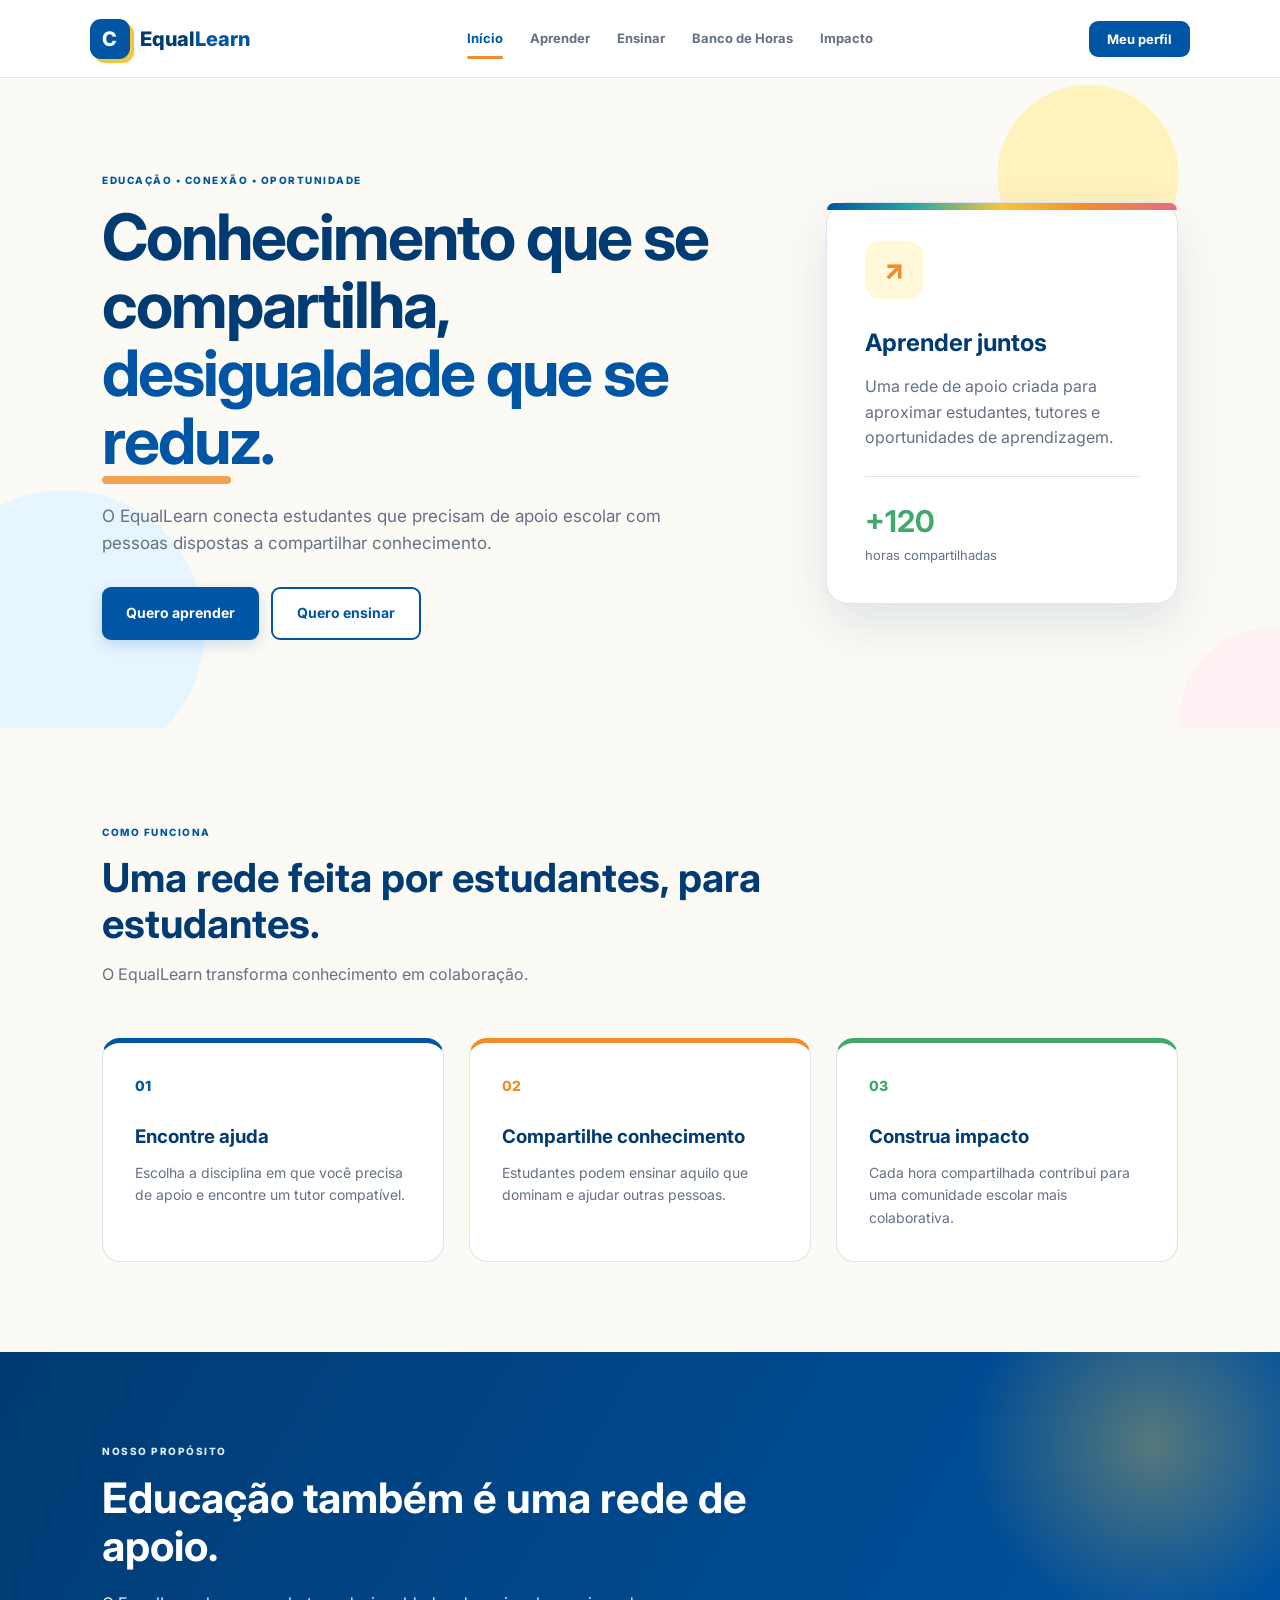
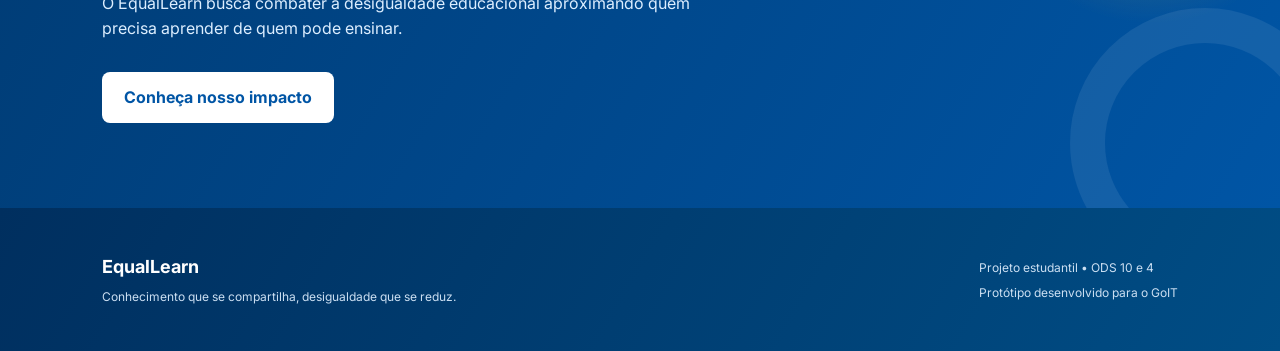
==== index.html @ df3ce031 "Commit Inicial" ====
<!DOCTYPE html>
<html lang="pt-BR">
<head>
    <meta charset="UTF-8">
    <meta name="viewport" content="width=device-width, initial-scale=1.0">

    <title>EqualLearn | Conhecimento que transforma</title>

    <link rel="stylesheet" href="css/style.css">
</head>

<body>

<header class="header">

    <a href="index.html" class="logo">
        <span class="logo-icon">C</span>
        <span>Equal<span>Learn</span></span>
    </a>

    <nav class="navbar">
        <a href="index.html" class="active">Início</a>
        <a href="aprender.html">Aprender</a>
        <a href="ensinar.html">Ensinar</a>
        <a href="banco-horas.html">Banco de Horas</a>
        <a href="impacto.html">Impacto</a>
    </nav>

    <div class="header-actions">
        <a href="perfil.html" class="profile-button">Meu perfil</a>
    </div>

</header>


<main>

    <section class="hero">

        <div class="hero-content">

            <span class="tag">
                EDUCAÇÃO • CONEXÃO • OPORTUNIDADE
            </span>

            <h1>
                Conhecimento que se compartilha,
                <span>desigualdade que se reduz.</span>
            </h1>

            <p>
                O EqualLearn conecta estudantes que precisam de apoio
                escolar com pessoas dispostas a compartilhar conhecimento.
            </p>

            <div class="hero-buttons">

                <a href="aprender.html" class="btn-primary">
                    Quero aprender
                </a>

                <a href="ensinar.html" class="btn-secondary">
                    Quero ensinar
                </a>

            </div>

        </div>

        <div class="hero-card">

            <div class="connection-icon">
                ↗
            </div>

            <h3>Aprender juntos</h3>

            <p>
                Uma rede de apoio criada para aproximar estudantes,
                tutores e oportunidades de aprendizagem.
            </p>

            <div class="mini-stat">
                <strong>+120</strong>
                <span>horas compartilhadas</span>
            </div>

        </div>

    </section>


    <section class="section">

        <div class="section-title">

            <span class="tag">COMO FUNCIONA</span>

            <h2>
                Uma rede feita por estudantes,
                para estudantes.
            </h2>

            <p>
                O EqualLearn transforma conhecimento em colaboração.
            </p>

        </div>


        <div class="steps">

            <div class="step-card">

                <div class="step-number">01</div>

                <h3>Encontre ajuda</h3>

                <p>
                    Escolha a disciplina em que você precisa
                    de apoio e encontre um tutor compatível.
                </p>

            </div>


            <div class="step-card">

                <div class="step-number">02</div>

                <h3>Compartilhe conhecimento</h3>

                <p>
                    Estudantes podem ensinar aquilo que dominam
                    e ajudar outras pessoas.
                </p>

            </div>


            <div class="step-card">

                <div class="step-number">03</div>

                <h3>Construa impacto</h3>

                <p>
                    Cada hora compartilhada contribui para uma
                    comunidade escolar mais colaborativa.
                </p>

            </div>

        </div>

    </section>


    <section class="blue-section">

        <div>

            <span class="tag light">
                NOSSO PROPÓSITO
            </span>

            <h2>
                Educação também é uma rede de apoio.
            </h2>

            <p>
                O EqualLearn busca combater a desigualdade educacional
                aproximando quem precisa aprender de quem pode ensinar.
            </p>

            <a href="impacto.html" class="btn-white">
                Conheça nosso impacto
            </a>

        </div>

    </section>

</main>


<footer class="footer">

    <div>
        <strong>EqualLearn</strong>
        <p>
            Conhecimento que se compartilha,
            desigualdade que se reduz.
        </p>
    </div>

    <div>
        <p>Projeto estudantil • ODS 10 e 4</p>
        <p>Protótipo desenvolvido para o GoIT</p>
    </div>

</footer>


<script src="js/script.js"></script>

</body>
</html>
---- css/style.css ----
@import url('https://fonts.googleapis.com/css2?family=Inter:wght@400;500;600;700;800&display=swap');


/* =====================================================
   EqualLearn
   IDENTIDADE VISUAL
   Inspirada na linguagem visual Marista
===================================================== */

:root {

    /* CORES PRINCIPAIS */

    --blue: #0055a5;
    --dark-blue: #003b73;
    --blue-light: #a2c0df;
    --background-blue: #3875b3;
    /* CORES SECUNDÁRIAS */

    --orange: #f28c28;
    --orange-light: #fff0df;

    --yellow: #f5c542;
    --yellow-light: #fff8d9;

    --pink: #e56b8a;
    --pink-light: #fff0f4;

    --green: #43a86b;
    --green-light: #eaf8ef;

    --turquoise: #28a9a1;
    --turquoise-light: #e5f8f6;

    --purple: #7966c8;
    --purple-light: #f0edff;

    /* NEUTROS */

    --white: #ffffff;
    --cream: #fcfaf5;
    --light-gray: #f4f7fa;
    --gray: #667085;
    --dark: #17202a;
    --border: #dce5ee;

    --radius: 18px;

}


/* =====================================================
   RESET
===================================================== */

* {

    margin: 0;

    padding: 0;

    box-sizing: border-box;

}


html {

    scroll-behavior: smooth;

}


body {

    font-family: 'Inter', sans-serif;

    
    background: var(--background-blue);

    color: var(--dark);

    line-height: 1.6;

}


a {

    text-decoration: none;

    color: inherit;

}


button,
input,
select,
textarea {

    font-family: inherit;

}


/* =====================================================
   HEADER
===================================================== */

.header {

    height: 78px;

    padding: 0 7%;

    display: flex;

    align-items: center;

    justify-content: space-between;

    background: var(--white);

    border-bottom: 1px solid var(--border);

    position: sticky;

    top: 0;

    z-index: 100;

}


/* LOGO */

.logo {

    display: flex;

    align-items: center;

    gap: 10px;

    font-size: 20px;

    font-weight: 800;

    color: var(--dark-blue);

}


.logo span span {

    color: var(--blue);

}


.logo-icon {

    width: 40px;

    height: 40px;

    display: flex;

    align-items: center;

    justify-content: center;

    border-radius: 11px;

    background: var(--blue);

    color: white;

    font-weight: 800;

    box-shadow: 4px 4px 0 var(--yellow);

}


/* MENU */

.navbar {

    display: flex;

    align-items: center;

    gap: 27px;

}


.navbar a {

    font-size: 13px;

    font-weight: 700;

    color: var(--gray);

    transition: .2s;

    position: relative;

}


.navbar a:hover {

    color: var(--blue);

}


.navbar a.active {

    color: var(--blue);

}


.navbar a.active::after {

    content: "";

    position: absolute;

    left: 0;

    right: 0;

    bottom: -10px;

    height: 3px;

    border-radius: 5px;

    background: var(--orange);

}


/* PERFIL */

.profile-button {

    background: var(--blue);

    color: white;

    padding: 10px 18px;

    border-radius: 9px;

    font-size: 13px;

    font-weight: 700;

    transition: .2s;

}


.profile-button:hover {

    background: var(--dark-blue);

    transform: translateY(-2px);

}


/* =====================================================
   BOTÕES
===================================================== */

.btn-primary {

    display: inline-flex;

    justify-content: center;

    align-items: center;

    background: var(--blue);

    color: white;

    border: none;

    padding: 14px 24px;

    border-radius: 9px;

    font-size: 14px;

    font-weight: 700;

    cursor: pointer;

    transition: .2s;

    box-shadow: 0 5px 15px rgba(0, 85, 165, .18);

}


.btn-primary:hover {

    background: var(--dark-blue);

    transform: translateY(-2px);

}


.btn-secondary {

    display: inline-flex;

    justify-content: center;

    align-items: center;

    padding: 13px 24px;

    border: 2px solid var(--blue);

    border-radius: 9px;

    font-size: 14px;

    font-weight: 700;

    color: var(--blue);

    background: white;

    transition: .2s;

}


.btn-secondary:hover {

    background: var(--blue-light);

}


.btn-outline {

    border: 2px solid var(--blue);

    background: white;

    color: var(--blue);

    padding: 13px;

    border-radius: 9px;

    font-weight: 700;

    cursor: pointer;

}


.btn-white {

    display: inline-block;

    background: white;

    color: var(--blue);

    padding: 13px 22px;

    border-radius: 8px;

    font-weight: 700;

}


.small {

    padding: 9px 14px;

    font-size: 12px;

}


.full {

    width: 100%;

}


/* =====================================================
   TAGS
===================================================== */

.tag {

    display: inline-block;

    font-size: 10px;

    font-weight: 800;

    letter-spacing: 1.5px;

    color: var(--blue);

    margin-bottom: 15px;

}


.tag.light {

    color: #dceeff;

}


/* =====================================================
   HERO
===================================================== */

.hero {

    min-height: 650px;

    padding: 80px 8%;

    display: grid;

    grid-template-columns: 1.3fr .7fr;

    align-items: center;

    gap: 70px;

    position: relative;

    overflow: hidden;

    background:

        radial-gradient(
            circle at 85% 15%,
            #fff2bd 0,
            #fff2bd 90px,
            transparent 91px
        ),

        radial-gradient(
            circle at 5% 85%,
            #e7f5ff 0,
            #e7f5ff 140px,
            transparent 141px
        ),

        var(--cream);

}


/* detalhes coloridos */

.hero::before {

    content: "";

    position: absolute;

    width: 180px;

    height: 180px;

    border-radius: 50%;

    background: var(--pink-light);

    right: -80px;

    bottom: -80px;

}


.hero-content {

    position: relative;

    z-index: 2;

}


.hero-content h1 {

    max-width: 760px;

    font-size: clamp(40px, 5vw, 66px);

    line-height: 1.06;

    letter-spacing: -2px;

    color: var(--dark-blue);

}


.hero-content h1 span {

    color: var(--blue);

    position: relative;

}


/* detalhe laranja */

.hero-content h1 span::after {

    content: "";

    position: absolute;

    height: 8px;

    background: var(--orange);

    border-radius: 10px;

    left: 0;

    right: 25%;

    bottom: -5px;

    opacity: .8;

}


.hero-content p {

    max-width: 620px;

    margin: 28px 0 30px;

    color: var(--gray);

    font-size: 17px;

}


.hero-buttons {

    display: flex;

    gap: 12px;

}


/* CARD HERO */

.hero-card {

    background: white;

    padding: 38px;

    border-radius: 22px;

    box-shadow:
        0 20px 50px rgba(0, 64, 120, .12);

    border: 1px solid var(--border);

    position: relative;

}


/* barra colorida */

.hero-card::before {

    content: "";

    position: absolute;

    top: 0;

    left: 0;

    right: 0;

    height: 7px;

    border-radius: 22px 22px 0 0;

    background:
        linear-gradient(
            90deg,
            var(--blue),
            var(--turquoise),
            var(--yellow),
            var(--orange),
            var(--pink)
        );

}


.connection-icon {

    width: 58px;

    height: 58px;

    display: flex;

    align-items: center;

    justify-content: center;

    border-radius: 15px;

    background: var(--yellow-light);

    color: var(--orange);

    font-size: 28px;

    font-weight: 800;

    margin-bottom: 25px;

}


.hero-card h3 {

    font-size: 24px;

    color: var(--dark-blue);

}


.hero-card p {

    color: var(--gray);

    margin: 12px 0 25px;

}


.mini-stat {

    border-top: 1px solid var(--border);

    padding-top: 20px;

    display: flex;

    flex-direction: column;

}


.mini-stat strong {

    color: var(--green);

    font-size: 30px;

}


.mini-stat span {

    color: var(--gray);

    font-size: 13px;

}


/* =====================================================
   SEÇÕES
===================================================== */

.section {

    padding: 90px 8%;

    background: var(--white);

}


.section:nth-child(even) {

    background: var(--cream);

}


.section-title {

    max-width: 700px;

    margin-bottom: 50px;

}


.section-title h2 {

    font-size: 40px;

    line-height: 1.15;

    color: var(--dark-blue);

}


.section-title p {

    color: var(--gray);

    margin-top: 15px;

}


/* =====================================================
   STEPS
===================================================== */

.steps {

    display: grid;

    grid-template-columns: repeat(3, 1fr);

    gap: 25px;

}


.step-card {

    padding: 32px;

    border: 1px solid var(--border);

    border-radius: var(--radius);

    background: white;

    position: relative;

    overflow: hidden;

    transition: .25s;

}


/* cada card ganha uma cor */

.step-card:nth-child(1) {

    border-top: 5px solid var(--blue);

}


.step-card:nth-child(2) {

    border-top: 5px solid var(--orange);

}


.step-card:nth-child(3) {

    border-top: 5px solid var(--green);

}


.step-card:hover {

    transform: translateY(-6px);

    box-shadow:
        0 15px 35px rgba(0, 60, 120, .08);

}


.step-number {

    color: var(--blue);

    font-size: 14px;

    font-weight: 800;

    margin-bottom: 25px;

}


.step-card:nth-child(2) .step-number {

    color: var(--orange);

}


.step-card:nth-child(3) .step-number {

    color: var(--green);

}


.step-card h3 {

    color: var(--dark-blue);

    margin-bottom: 10px;

}


.step-card p {

    color: var(--gray);

    font-size: 14px;

}


/* =====================================================
   BLUE SECTION
===================================================== */

.blue-section {

    padding: 85px 8%;

    background:

        radial-gradient(
            circle at 90% 20%,
            rgba(245,197,66,.35),
            transparent 180px
        ),

        linear-gradient(
            120deg,
            var(--dark-blue),
            var(--blue)
        );

    color: white;

    position: relative;

    overflow: hidden;

}


.blue-section::after {

    content: "";

    position: absolute;

    width: 200px;

    height: 200px;

    border: 35px solid rgba(255,255,255,.08);

    border-radius: 50%;

    right: -60px;

    bottom: -70px;

}


.blue-section h2 {

    max-width: 650px;

    font-size: 42px;

    line-height: 1.15;

}


.blue-section p {

    max-width: 600px;

    margin: 20px 0 30px;

    color: #dceeff;

}


/* =====================================================
   CABEÇALHO DAS PÁGINAS
===================================================== */

.page-header {

    padding: 85px 8% 65px;

    position: relative;

    overflow: hidden;

    background:

        linear-gradient(
            120deg,
            #eaf4ff 0%,
            #fff8df 55%,
            #fff0f4 100%
        );

    border-bottom: 1px solid var(--border);

}


/* formas coloridas */

.page-header::after {

    content: "";

    position: absolute;

    width: 220px;

    height: 220px;

    border-radius: 50%;

    background: rgba(40,169,161,.15);

    right: -70px;

    top: -80px;

}


.page-header h1 {

    max-width: 800px;

    font-size: clamp(36px, 5vw, 58px);

    line-height: 1.1;

    color: var(--dark-blue);

    position: relative;

    z-index: 2;

}


.page-header p {

    max-width: 650px;

    margin-top: 18px;

    color: var(--gray);

    font-size: 16px;

    position: relative;

    z-index: 2;

}


/* =====================================================
   APRENDER
===================================================== */

.filter-area {

    display: flex;

    gap: 20px;

    margin-bottom: 40px;

}


.filter-area > div {

    min-width: 220px;

}


label {

    display: block;

    font-size: 13px;

    font-weight: 700;

    margin-bottom: 8px;

    color: var(--dark-blue);

}


input,
select,
textarea {

    width: 100%;

    border: 1px solid var(--border);

    border-radius: 9px;

    padding: 13px 14px;

    outline: none;

    background: white;

    color: var(--dark);

}


input:focus,
select:focus,
textarea:focus {

    border-color: var(--blue);

    box-shadow:
        0 0 0 3px rgba(0,85,165,.08);

}


.tutor-grid {

    display: grid;

    grid-template-columns: repeat(3, 1fr);

    gap: 22px;

}


.tutor-card {

    border: 1px solid var(--border);

    border-radius: var(--radius);

    padding: 25px;

    display: flex;

    gap: 18px;

    background: white;

    position: relative;

    overflow: hidden;

    transition: .25s;

}


/* detalhe lateral */

.tutor-card::before {

    content: "";

    position: absolute;

    width: 5px;

    left: 0;

    top: 0;

    bottom: 0;

    background: var(--turquoise);

}


.tutor-card:nth-child(2)::before {

    background: var(--pink);

}


.tutor-card:nth-child(3)::before {

    background: var(--yellow);

}


.tutor-card:hover {

    transform: translateY(-5px);

    box-shadow:
        0 15px 30px rgba(0,60,120,.08);

}


.avatar {

    width: 52px;

    height: 52px;

    min-width: 52px;

    border-radius: 50%;

    background: var(--blue-light);

    color: var(--blue);

    display: flex;

    align-items: center;

    justify-content: center;

    font-weight: 800;

}


.tutor-card:nth-child(2) .avatar {

    background: var(--pink-light);

    color: var(--pink);

}


.tutor-card:nth-child(3) .avatar {

    background: var(--yellow-light);

    color: #b48600;

}


.tutor-info h3 {

    color: var(--dark-blue);

}


.tutor-type {

    display: block;

    color: var(--gray);

    font-size: 11px;

    margin: 3px 0 12px;

}


.tutor-info p {

    font-size: 13px;

    color: var(--gray);

    margin-bottom: 10px;

}


.availability {

    display: block;

    color: var(--green);

    font-size: 11px;

    margin-bottom: 15px;

}


/* =====================================================
   FORMULÁRIO
===================================================== */

.form-section {

    padding: 70px 8%;

    background:

        linear-gradient(
            135deg,
            #f0f8ff,
            #fff9e5,
            #fff2f5
        );

}


.form-card {

    max-width: 800px;

    margin: auto;

    background: white;

    border: 1px solid var(--border);

    border-radius: 20px;

    padding: 45px;

    box-shadow:
        0 15px 40px rgba(0,50,100,.07);

}


.form-title {

    margin-bottom: 35px;

    padding-bottom: 20px;

    border-bottom: 1px solid var(--border);

}


.form-title h2 {

    color: var(--dark-blue);

    font-size: 30px;

}


.form-title p {

    color: var(--gray);

}


.form-card form {

    display: flex;

    flex-direction: column;

    gap: 10px;

}


.form-grid {

    display: grid;

    grid-template-columns: 1fr 1fr;

    gap: 20px;

    margin-bottom: 10px;

}


.radio-group {

    display: grid;

    grid-template-columns: 1fr 1fr;

    gap: 15px;

    margin-bottom: 12px;

}


.radio-card {

    border: 2px solid var(--border);

    border-radius: 10px;

    padding: 15px;

    display: flex;

    gap: 10px;

    cursor: pointer;

    transition: .2s;

}


.radio-card:hover {

    border-color: var(--blue);

    background: var(--blue-light);

}


.radio-card input {

    width: auto;

}


.radio-card span {

    display: flex;

    flex-direction: column;

}


.radio-card small {

    color: var(--gray);

    font-weight: 400;

}


/* =====================================================
   BANCO DE HORAS
===================================================== */

.hours-section {

    padding: 80px 8%;

    display: grid;

    grid-template-columns: .7fr 1.3fr;

    gap: 70px;

    background: var(--cream);

}


.hours-card {

    background:

        linear-gradient(
            145deg,
            var(--blue),
            var(--turquoise)
        );

    color: white;

    border-radius: 20px;

    padding: 45px;

    height: fit-content;

    position: relative;

    overflow: hidden;

}


.hours-card::after {

    content: "";

    position: absolute;

    width: 150px;

    height: 150px;

    border: 25px solid rgba(255,255,255,.1);

    border-radius: 50%;

    right: -40px;

    bottom: -50px;

}


.hours-card span {

    font-size: 12px;

    letter-spacing: 1px;

}


.hours-card strong {

    display: block;

    font-size: 75px;

    line-height: 1;

    margin: 20px 0;

}


.hours-card p {

    color: #dceeff;

}


.hours-info h2 {

    font-size: 32px;

    color: var(--dark-blue);

}


.hours-info > p {

    color: var(--gray);

    margin: 12px 0 30px;

}


.hour-step {

    display: flex;

    gap: 18px;

    margin-bottom: 22px;

}


.hour-step > span {

    width: 38px;

    height: 38px;

    min-width: 38px;

    border-radius: 50%;

    display: flex;

    justify-content: center;

    align-items: center;

    background: var(--yellow-light);

    color: #a27b00;

    font-size: 12px;

    font-weight: 800;

}


.hour-step:nth-child(2) > span {

    background: var(--blue-light);

    color: var(--blue);

}


.hour-step:nth-child(3) > span {

    background: var(--pink-light);

    color: var(--pink);

}


.hour-step:nth-child(4) > span {

    background: var(--green-light);

    color: var(--green);

}


.hour-step strong {

    color: var(--dark-blue);

}


.hour-step p {

    color: var(--gray);

    font-size: 13px;

}


.certificate-preview {

    padding: 80px 8%;

    background:

        linear-gradient(
            120deg,
            var(--yellow-light),
            var(--pink-light)
        );

}


.certificate-preview h2 {

    max-width: 700px;

    color: var(--dark-blue);

    font-size: 38px;

}


.certificate-preview p {

    max-width: 600px;

    color: var(--gray);

    margin: 15px 0 25px;

}


/* =====================================================
   CERTIFICADO
===================================================== */

.certificate-area {

    padding: 70px 8%;

    display: flex;

    flex-direction: column;

    align-items: center;

    gap: 30px;

    background:

        radial-gradient(
            circle at 15% 20%,
            #fff1b8,
            transparent 180px
        ),

        radial-gradient(
            circle at 90% 80%,
            #f8dce5,
            transparent 180px
        ),

        var(--light-gray);

}


.certificate {

    width: min(900px, 100%);

    padding: 15px;

    background: white;

    box-shadow:
        0 20px 50px rgba(0,0,0,.08);

}


.certificate-border {

    border: 8px double var(--blue);

    padding: 60px;

    text-align: center;

    position: relative;

}


/* topo colorido */

.certificate-border::before {

    content: "";

    position: absolute;

    top: 0;

    left: 0;

    right: 0;

    height: 9px;

    background:
        linear-gradient(
            90deg,
            var(--blue),
            var(--turquoise),
            var(--yellow),
            var(--orange),
            var(--pink),
            var(--purple)
        );

}


.certificate-logo {

    width: 55px;

    height: 55px;

    margin: auto;

    display: flex;

    justify-content: center;

    align-items: center;

    background: var(--blue);

    color: white;

    border-radius: 10px;

    font-size: 25px;

    font-weight: 800;

}


.certificate-label {

    display: block;

    margin-top: 10px;

    letter-spacing: 3px;

    font-size: 12px;

    font-weight: 800;

    color: var(--blue);

}


.certificate h1 {

    font-size: 48px;

    color: var(--dark-blue);

    margin-top: 35px;

    letter-spacing: 4px;

}


.certificate h3 {

    color: var(--orange);

    letter-spacing: 2px;

    font-size: 13px;

}


.certificate-text {

    max-width: 650px;

    margin: 30px auto 10px;

    color: var(--gray);

}


.certificate h2 {

    font-family: Georgia, serif;

    font-size: 32px;

    color: var(--dark-blue);

}


.certificate-hours {

    margin: 25px auto;

    display: flex;

    flex-direction: column;

}


.certificate-hours strong {

    font-size: 25px;

    color: var(--green);

}


.certificate-hours span {

    color: var(--gray);

    font-size: 12px;

}


.certificate-footer {

    margin-top: 50px;

    display: flex;

    justify-content: space-around;

    gap: 50px;

}


.certificate-footer > div {

    display: flex;

    flex-direction: column;

}


.signature {

    font-family: cursive;

    font-size: 20px;

    border-bottom: 1px solid var(--dark);

    padding: 0 30px 5px;

}


.certificate-footer span {

    font-size: 10px;

    color: var(--gray);

    margin-top: 5px;

}


.certificate-note {

    margin-top: 35px;

    padding-top: 15px;

    border-top: 1px solid var(--border);

    color: #98a2b3;

    font-size: 9px;

}


/* =====================================================
   IMPACTO
===================================================== */

.impact-metrics {

    padding: 70px 8%;

    display: grid;

    grid-template-columns: repeat(4, 1fr);

    gap: 20px;

    background: var(--white);

}


.metric-card {

    border: 1px solid var(--border);

    padding: 30px;

    border-radius: var(--radius);

    position: relative;

    overflow: hidden;

}


.metric-card:nth-child(1) {

    border-top: 5px solid var(--blue);

}


.metric-card:nth-child(2) {

    border-top: 5px solid var(--orange);

}


.metric-card:nth-child(3) {

    border-top: 5px solid var(--green);

}


.metric-card:nth-child(4) {

    border-top: 5px solid var(--purple);

}


.metric-card strong {

    display: block;

    font-size: 42px;

    color: var(--blue);

}


.metric-card:nth-child(2) strong {

    color: var(--orange);

}


.metric-card:nth-child(3) strong {

    color: var(--green);

}


.metric-card:nth-child(4) strong {

    color: var(--purple);

}


.metric-card span {

    color: var(--gray);

    font-size: 13px;

}


.impact-grid {

    display: grid;

    grid-template-columns: repeat(3, 1fr);

    gap: 22px;

}


.impact-card {

    padding: 30px;

    border: 1px solid var(--border);

    border-radius: var(--radius);

    background: white;

}


.impact-card:nth-child(1) {

    background: var(--blue-light);

}


.impact-card:nth-child(2) {

    background: var(--orange-light);

}


.impact-card:nth-child(3) {

    background: var(--green-light);

}


.impact-icon {

    width: 45px;

    height: 45px;

    display: flex;

    justify-content: center;

    align-items: center;

    background: white;

    color: var(--blue);

    border-radius: 10px;

    margin-bottom: 20px;

    font-weight: 800;

}


.impact-card:nth-child(2) .impact-icon {

    color: var(--orange);

}


.impact-card:nth-child(3) .impact-icon {

    color: var(--green);

}


.impact-card h3 {

    color: var(--dark-blue);

}


.impact-card p {

    color: var(--gray);

    font-size: 14px;

    margin-top: 10px;

}


.testimonial-section {

    margin: 0 8% 80px;

    padding: 60px;

    background:

        linear-gradient(
            135deg,
            var(--blue),
            var(--purple)
        );

    color: white;

    text-align: center;

    border-radius: 20px;

}


.testimonial-section blockquote {

    max-width: 750px;

    margin: auto;

    font-size: 26px;

    line-height: 1.4;

}


.testimonial-section p {

    margin-top: 20px;

    color: #e9e3ff;

}


/* =====================================================
   PERFIL
===================================================== */

.profile-header {

    padding: 70px 8%;

    background:

        linear-gradient(
            120deg,
            var(--blue-light),
            var(--yellow-light),
            var(--pink-light)
        );

    display: flex;

    align-items: center;

    gap: 25px;

}


.profile-avatar {

    width: 90px;

    height: 90px;

    border-radius: 50%;

    display: flex;

    align-items: center;

    justify-content: center;

    background: var(--blue);

    color: white;

    font-size: 25px;

    font-weight: 800;

    box-shadow:
        6px 6px 0 var(--yellow);

}


.profile-header h1 {

    color: var(--dark-blue);

    font-size: 38px;

}


.profile-header p {

    color: var(--gray);

}


.profile-grid {

    padding: 70px 8%;

    display: grid;

    grid-template-columns: 1fr 320px;

    gap: 25px;

    background: var(--cream);

}


.profile-main {

    display: flex;

    flex-direction: column;

    gap: 25px;

}


.content-card {

    border: 1px solid var(--border);

    border-radius: var(--radius);

    padding: 30px;

    background: white;

}


.content-card h2,
.content-card h3 {

    color: var(--dark-blue);

}


.profile-stats {

    margin-top: 25px;

    display: grid;

    grid-template-columns: repeat(3, 1fr);

    gap: 15px;

}


.profile-stats div {

    background: var(--light-gray);

    padding: 20px;

    border-radius: 10px;

}


.profile-stats div:nth-child(1) {

    background: var(--blue-light);

}


.profile-stats div:nth-child(2) {

    background: var(--orange-light);

}


.profile-stats div:nth-child(3) {

    background: var(--green-light);

}


.profile-stats strong {

    display: block;

    color: var(--blue);

    font-size: 28px;

}


.profile-stats span {

    font-size: 11px;

    color: var(--gray);

}


.subject-tags {

    display: flex;

    gap: 10px;

    flex-wrap: wrap;

    margin-top: 20px;

}


.subject-tags span {

    background: var(--blue-light);

    color: var(--blue);

    padding: 8px 12px;

    border-radius: 20px;

    font-size: 12px;

    font-weight: 700;

}


.subject-tags span:nth-child(2) {

    background: var(--orange-light);

    color: var(--orange);

}


.subject-tags span:nth-child(3) {

    background: var(--purple-light);

    color: var(--purple);

}


.profile-sidebar {

    height: fit-content;

}


.quick-link {

    display: block;

    padding: 15px 0;

    border-bottom: 1px solid var(--border);

    color: var(--blue);

    font-size: 13px;

    font-weight: 600;

}


.quick-link:hover {

    color: var(--orange);

}


/* =====================================================
   LOGIN
===================================================== */

.login-page {

    background:

        linear-gradient(
            135deg,
            #eaf4ff,
            #fff7dc,
            #fff0f4
        );

}


.back-link {

    color: var(--blue);

    font-size: 13px;

    font-weight: 600;

}


.login-container {

    min-height: calc(100vh - 78px);

    display: flex;

    align-items: center;

    justify-content: center;

    padding: 40px 20px;

}


.login-card {

    width: min(450px, 100%);

    background: white;

    border: 1px solid var(--border);

    border-radius: 20px;

    padding: 40px;

    box-shadow:
        0 20px 50px rgba(0,50,100,.1);

    position: relative;

    overflow: hidden;

}


/* barra superior */

.login-card::before {

    content: "";

    position: absolute;

    top: 0;

    left: 0;

    right: 0;

    height: 7px;

    background:
        linear-gradient(
            90deg,
            var(--blue),
            var(--turquoise),
            var(--yellow),
            var(--orange),
            var(--pink)
        );

}


.login-header {

    margin-bottom: 30px;

}


.login-header h1 {

    color: var(--dark-blue);

    font-size: 32px;

}


.login-header p {

    color: var(--gray);

}


.login-card form {

    display: flex;

    flex-direction: column;

    gap: 10px;

}


.divider {

    display: flex;

    align-items: center;

    gap: 10px;

    margin: 25px 0;

    color: var(--gray);

    font-size: 12px;

}


.divider::before,
.divider::after {

    content: "";

    height: 1px;

    background: var(--border);

    flex: 1;

}


.login-register {

    margin-top: 25px;

    text-align: center;

    color: var(--gray);

    font-size: 13px;

}


.login-register a {

    color: var(--blue);

    font-weight: 700;

}


/* =====================================================
   FOOTER
===================================================== */

.footer {

    padding: 45px 8%;

    background:

        linear-gradient(
            120deg,
            #002f5f,
            #004d85
        );

    color: white;

    display: flex;

    justify-content: space-between;

    gap: 30px;

}


.footer strong {

    font-size: 18px;

}


.footer p {

    color: #cbdff2;

    font-size: 12px;

    margin-top: 5px;

}


/* =====================================================
   RESPONSIVO
===================================================== */

@media (max-width: 900px) {

    .navbar {

        display: none;

    }


    .hero {

        grid-template-columns: 1fr;

        padding-top: 60px;

    }


    .steps,
    .tutor-grid,
    .impact-grid {

        grid-template-columns: 1fr 1fr;

    }


    .hours-section {

        grid-template-columns: 1fr;

    }


    .impact-metrics {

        grid-template-columns: 1fr 1fr;

    }


    .profile-grid {

        grid-template-columns: 1fr;

    }

}


@media (max-width: 600px) {

    .header {

        padding: 0 20px;

    }


    .profile-button {

        display: none;

    }


    .hero,
    .section,
    .page-header,
    .form-section,
    .hours-section,
    .impact-metrics {

        padding-left: 20px;

        padding-right: 20px;

    }


    .hero-content h1 {

        font-size: 40px;

    }


    .hero-buttons {

        flex-direction: column;

    }


    .steps,
    .tutor-grid,
    .impact-grid,
    .impact-metrics,
    .form-grid,
    .radio-group {

        grid-template-columns: 1fr;

    }


    .filter-area {

        flex-direction: column;

    }


    .filter-area > div {

        width: 100%;

    }


    .form-card {

        padding: 25px;

    }


    .certificate-border {

        padding: 30px 15px;

    }


    .certificate h1 {

        font-size: 32px;

    }


    .certificate-footer {

        flex-direction: column;

    }


    .testimonial-section {

        margin-left: 20px;

        margin-right: 20px;

        padding: 35px 20px;

    }


    .testimonial-section blockquote {

        font-size: 20px;

    }


    .footer {

        flex-direction: column;

        padding: 35px 20px;

    }

}


@media print {

    .header,
    .page-header,
    .footer,
    .certificate-area > button {

        display: none;

    }


    .certificate-area {

        padding: 0;

        background: white;

    }


    .certificate {

        box-shadow: none;

    }

}
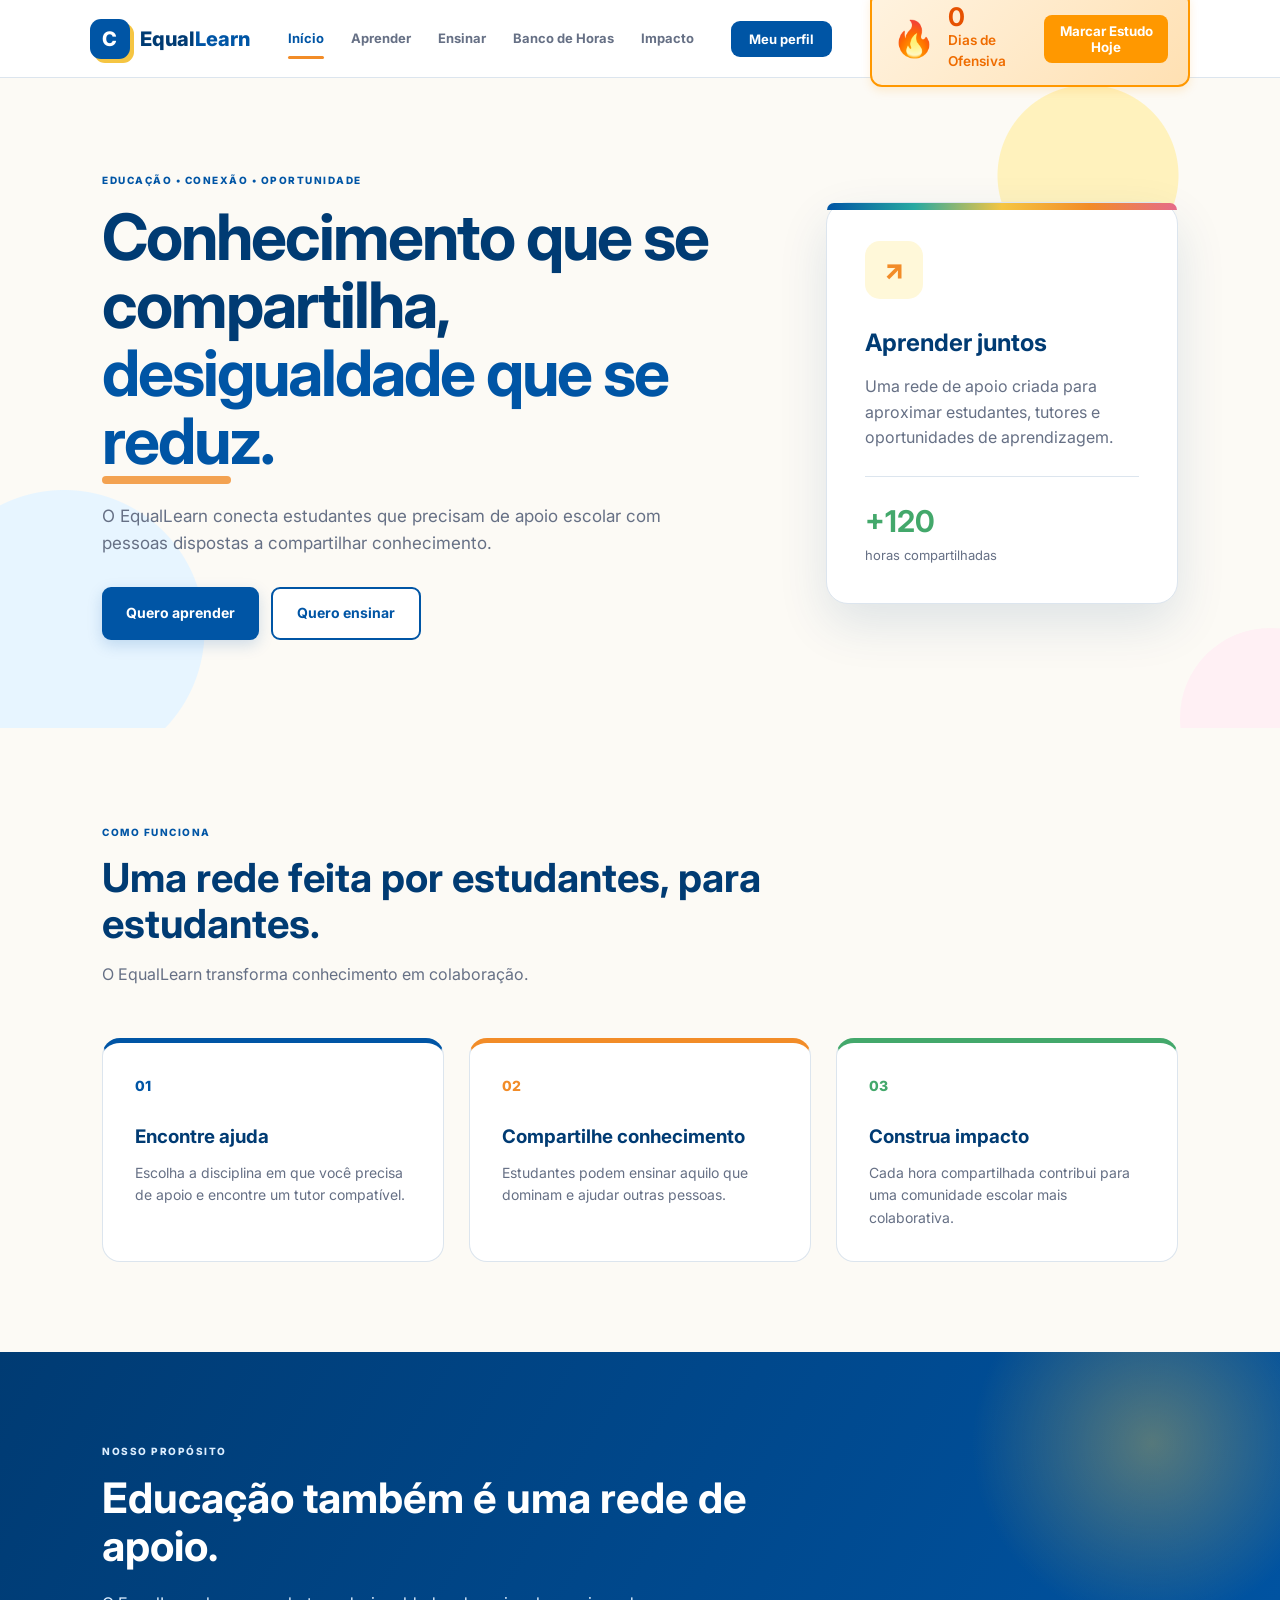
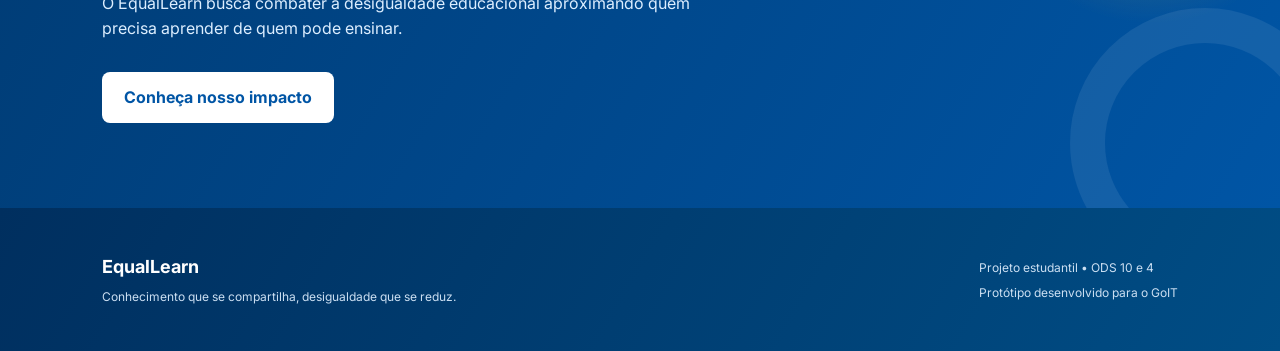
==== commit 3ea8c3f8: "Criei a ofensiva" ====
--- a/index.html
+++ b/index.html
@@ -30,6 +30,18 @@
         <a href="perfil.html" class="profile-button">Meu perfil</a>
     </div>
 
+    <!-- Card de Ofensiva (Streak) -->
+<div class="streak-card">
+  <div class="streak-icon">🔥</div>
+  <div class="streak-info">
+    <span id="streak-count" class="streak-number">0</span>
+    <span class="streak-label">Dias de Ofensiva</span>
+  </div>
+  <button id="btn-checkin" class="btn-streak">
+    Marcar Estudo Hoje
+  </button>
+</div>
+
 </header>
 
 
--- a/css/style.css
+++ b/css/style.css
@@ -15,6 +15,7 @@
     --dark-blue: #003b73;
     --blue-light: #a2c0df;
     --background-blue: #3875b3;
+
     /* CORES SECUNDÁRIAS */
 
     --orange: #f28c28;
@@ -75,7 +76,6 @@
 
     font-family: 'Inter', sans-serif;
 
-    
     background: var(--background-blue);
 
     color: var(--dark);
@@ -2615,6 +2615,123 @@
 
 
 /* =====================================================
+   OFENSIVA / STREAK
+===================================================== */
+
+.streak-card {
+
+    display: flex;
+
+    align-items: center;
+
+    gap: 12px;
+
+    background: linear-gradient(135deg, #fff3e0 0%, #ffe0b2 100%);
+
+    border: 2px solid #ff9800;
+
+    border-radius: 12px;
+
+    padding: 12px 20px;
+
+    max-width: 320px;
+
+    box-shadow: 0 4px 10px rgba(255, 152, 0, 0.15);
+
+}
+
+
+.streak-icon {
+
+    font-size: 2.2rem;
+
+    animation: pulse 1.5s infinite alternate;
+
+}
+
+
+.streak-info {
+
+    display: flex;
+
+    flex-direction: column;
+
+}
+
+
+.streak-number {
+
+    font-size: 1.6rem;
+
+    font-weight: bold;
+
+    color: #e65100;
+
+    line-height: 1;
+
+}
+
+
+.streak-label {
+
+    font-size: 0.85rem;
+
+    color: #ef6c00;
+
+    font-weight: 600;
+
+}
+
+
+.btn-streak {
+
+    background-color: #ff9800;
+
+    color: white;
+
+    border: none;
+
+    padding: 8px 14px;
+
+    border-radius: 8px;
+
+    font-weight: bold;
+
+    cursor: pointer;
+
+    transition: background 0.2s ease;
+
+    margin-left: auto;
+
+}
+
+
+.btn-streak:hover {
+
+    background-color: #e65100;
+
+}
+
+
+.btn-streak:disabled {
+
+    background-color: #ccc;
+
+    cursor: not-allowed;
+
+}
+
+
+@keyframes pulse {
+
+    from { transform: scale(1); }
+
+    to { transform: scale(1.15); }
+
+}
+
+
+/* =====================================================
    FOOTER
 ===================================================== */
 
